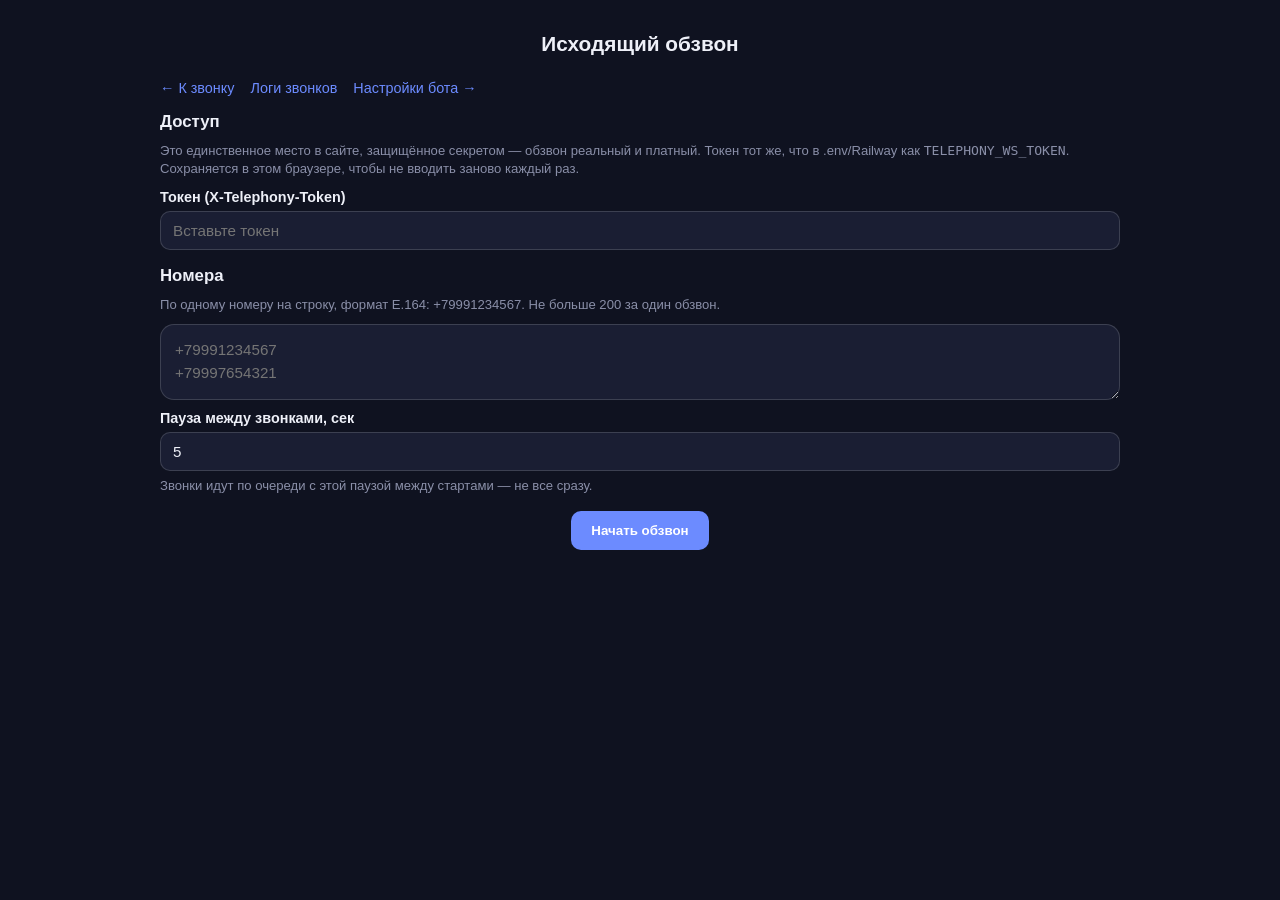
==== frontend/campaign.html @ aa5edf8d "Add outbound calling campaign (call through a list of numbers) New /campaign.html admin page: paste " ====
<!doctype html>
<html lang="ru">
<head>
  <meta charset="utf-8" />
  <meta name="viewport" content="width=device-width, initial-scale=1" />
  <title>Warpoint — исходящий обзвон</title>
  <link rel="stylesheet" href="style.css" />
</head>
<body>
  <main class="app app-wide">
    <h1>Исходящий обзвон</h1>
    <div class="nav-links">
      <a class="nav-link" href="/">← К звонку</a>
      <a class="nav-link" href="/logs.html">Логи звонков</a>
      <a class="nav-link" href="/prompt.html">Настройки бота →</a>
    </div>

    <section class="settings-section">
      <h2>Доступ</h2>
      <p class="settings-hint">Это единственное место в сайте, защищённое секретом — обзвон реальный и платный. Токен тот же, что в .env/Railway как <code>TELEPHONY_WS_TOKEN</code>. Сохраняется в этом браузере, чтобы не вводить заново каждый раз.</p>
      <label class="settings-field">
        <span>Токен (X-Telephony-Token)</span>
        <input type="password" id="campaign-token" placeholder="Вставьте токен" />
      </label>
    </section>

    <section class="settings-section">
      <h2>Номера</h2>
      <p class="settings-hint">По одному номеру на строку, формат E.164: +79991234567. Не больше 200 за один обзвон.</p>
      <textarea id="campaign-numbers" class="prompt-textarea prompt-textarea-small" placeholder="+79991234567&#10;+79997654321"></textarea>
      <div class="settings-grid">
        <label class="settings-field">
          <span>Пауза между звонками, сек</span>
          <input type="number" id="campaign-delay" value="5" min="2" max="600" />
          <span class="settings-hint">Звонки идут по очереди с этой паузой между стартами — не все сразу.</span>
        </label>
      </div>
    </section>

    <div class="prompt-actions">
      <button id="campaign-start" type="button">Начать обзвон</button>
    </div>

    <p id="campaign-status" class="prompt-status"></p>

    <div id="campaign-progress" class="calls-list"></div>
  </main>

  <script src="campaign.js"></script>
</body>
</html>
---- frontend/style.css ----
:root {
  color-scheme: light dark;
  --bg: #0f1220;
  --panel: #1a1e33;
  --text: #eef0f8;
  --muted: #8a8fa8;
  --accent: #6c8bff;
  --bot: #2a2f4a;
  --error: #ff6b6b;
}

* {
  box-sizing: border-box;
}

body {
  margin: 0;
  min-height: 100vh;
  background: var(--bg);
  color: var(--text);
  font-family: -apple-system, BlinkMacSystemFont, "Segoe UI", Roboto, sans-serif;
  display: flex;
  justify-content: center;
  padding: 24px;
}

.app {
  width: 100%;
  max-width: 640px;
  display: flex;
  flex-direction: column;
  align-items: center;
  gap: 16px;
}

h1 {
  font-size: 1.3rem;
  text-align: center;
  margin: 8px 0;
}

.call-button {
  width: 100%;
  padding: 18px;
  font-size: 1.05rem;
  font-weight: 600;
  border: none;
  border-radius: 14px;
  cursor: pointer;
  background: var(--accent);
  color: white;
  transition: background 0.2s, transform 0.1s;
}

.call-button:active {
  transform: scale(0.98);
}

.call-button[data-state="connecting"] {
  background: #4b4f6b;
  cursor: not-allowed;
}

.call-button[data-state="active"] {
  background: #e0455a;
}

.call-state {
  min-height: 1.2em;
  font-size: 0.9rem;
  color: var(--muted);
  text-align: center;
}

.call-state[data-live="user"] {
  color: var(--accent);
}

.call-state[data-live="bot"] {
  color: #ff9f6c;
  animation: pulse 1.2s infinite;
}

@keyframes pulse {
  0%, 100% { opacity: 1; }
  50% { opacity: 0.7; }
}

.chat-box {
  width: 100%;
  height: 60vh;
  background: var(--panel);
  border-radius: 14px;
  padding: 16px;
  overflow-y: auto;
  display: flex;
  flex-direction: column;
  gap: 10px;
}

.msg {
  padding: 10px 14px;
  border-radius: 12px;
  max-width: 85%;
  line-height: 1.4;
  white-space: pre-wrap;
  word-break: break-word;
}

.msg-user {
  align-self: flex-end;
  background: var(--accent);
  color: white;
  border-bottom-right-radius: 2px;
}

.msg-bot {
  align-self: flex-start;
  background: var(--bot);
  border-bottom-left-radius: 2px;
}

.msg-status {
  align-self: center;
  background: none;
  color: var(--muted);
  font-size: 0.8rem;
  padding: 2px 8px;
}

.msg-partial {
  align-self: flex-end;
  background: none;
  color: var(--muted);
  font-style: italic;
  border: 1px dashed var(--muted);
  border-bottom-right-radius: 2px;
}

.msg-error {
  align-self: stretch;
  background: rgba(255, 107, 107, 0.15);
  color: var(--error);
  border: 1px solid var(--error);
  font-size: 0.85rem;
}

.app-wide {
  max-width: 960px;
}

.nav-link {
  color: var(--accent);
  text-decoration: none;
  font-size: 0.9rem;
  align-self: flex-start;
}

.nav-link:hover {
  text-decoration: underline;
}

.calls-list,
.call-detail {
  width: 100%;
}

.calls-table,
.turns-table {
  width: 100%;
  border-collapse: collapse;
  background: var(--panel);
  border-radius: 14px;
  overflow: hidden;
  font-size: 0.9rem;
}

.calls-table th,
.calls-table td,
.turns-table th,
.turns-table td {
  padding: 10px 12px;
  text-align: left;
  border-bottom: 1px solid rgba(255, 255, 255, 0.08);
  vertical-align: top;
}

.calls-table th,
.turns-table th {
  color: var(--muted);
  font-weight: 600;
  font-size: 0.8rem;
  text-transform: uppercase;
}

.calls-row {
  cursor: pointer;
}

.calls-row:hover {
  background: rgba(108, 139, 255, 0.1);
}

.call-detail-inner {
  margin-top: 16px;
  display: flex;
  flex-direction: column;
  gap: 12px;
}

.call-detail-inner h2 {
  font-size: 1rem;
  margin: 0;
}

.call-detail-inner audio {
  width: 100%;
}

.call-outcome {
  color: var(--muted);
  margin: 0;
}

.nav-links {
  display: flex;
  gap: 16px;
  align-self: flex-start;
}

.chat-form {
  width: 100%;
  display: flex;
  gap: 8px;
}

.chat-form input {
  flex: 1;
  padding: 12px 14px;
  border-radius: 10px;
  border: 1px solid rgba(255, 255, 255, 0.15);
  background: var(--panel);
  color: var(--text);
  font-size: 1rem;
}

.chat-form input::placeholder {
  color: var(--muted);
}

.chat-form input:disabled {
  opacity: 0.5;
}

.chat-form button {
  padding: 12px 20px;
  border-radius: 10px;
  border: none;
  background: var(--accent);
  color: white;
  font-weight: 600;
  cursor: pointer;
}

.chat-form button:disabled {
  background: #4b4f6b;
  cursor: not-allowed;
}

.prompt-textarea {
  width: 100%;
  min-height: 50vh;
  padding: 14px;
  border-radius: 14px;
  border: 1px solid rgba(255, 255, 255, 0.15);
  background: var(--panel);
  color: var(--text);
  font-family: inherit;
  font-size: 0.95rem;
  line-height: 1.5;
  resize: vertical;
}

.prompt-textarea:disabled {
  opacity: 0.6;
}

.prompt-textarea-small {
  min-height: 4.5rem;
}

.prompt-actions {
  display: flex;
  gap: 12px;
}

.prompt-actions button {
  padding: 12px 20px;
  border-radius: 10px;
  border: none;
  background: var(--accent);
  color: white;
  font-weight: 600;
  cursor: pointer;
}

.prompt-actions button:disabled {
  background: #4b4f6b;
  cursor: not-allowed;
}

#prompt-reset {
  background: transparent;
  border: 1px solid var(--error);
  color: var(--error);
}

.prompt-status {
  color: var(--muted);
  font-size: 0.9rem;
}

.prompt-status-custom {
  color: var(--accent);
}

.prompt-status-error {
  color: var(--error);
}

.settings-section {
  width: 100%;
  display: flex;
  flex-direction: column;
  gap: 10px;
}

.settings-section h2 {
  font-size: 1.05rem;
  margin: 0;
}

.settings-grid {
  display: grid;
  grid-template-columns: repeat(auto-fit, minmax(240px, 1fr));
  gap: 16px;
}

.settings-field {
  display: flex;
  flex-direction: column;
  gap: 6px;
  font-size: 0.9rem;
}

.settings-field > span:first-child {
  font-weight: 600;
}

.settings-field select,
.settings-field input {
  padding: 10px 12px;
  border-radius: 10px;
  border: 1px solid rgba(255, 255, 255, 0.15);
  background: var(--panel);
  color: var(--text);
  font-size: 0.95rem;
  font-family: inherit;
}

.settings-field select:disabled,
.settings-field input:disabled {
  opacity: 0.6;
}

.settings-hint {
  color: var(--muted);
  font-size: 0.82rem;
  line-height: 1.4;
  margin: 0;
}

.settings-secondary-btn {
  align-self: flex-start;
  padding: 8px 16px;
  border-radius: 10px;
  border: 1px solid rgba(255, 255, 255, 0.15);
  background: transparent;
  color: var(--muted);
  font-size: 0.85rem;
  cursor: pointer;
}
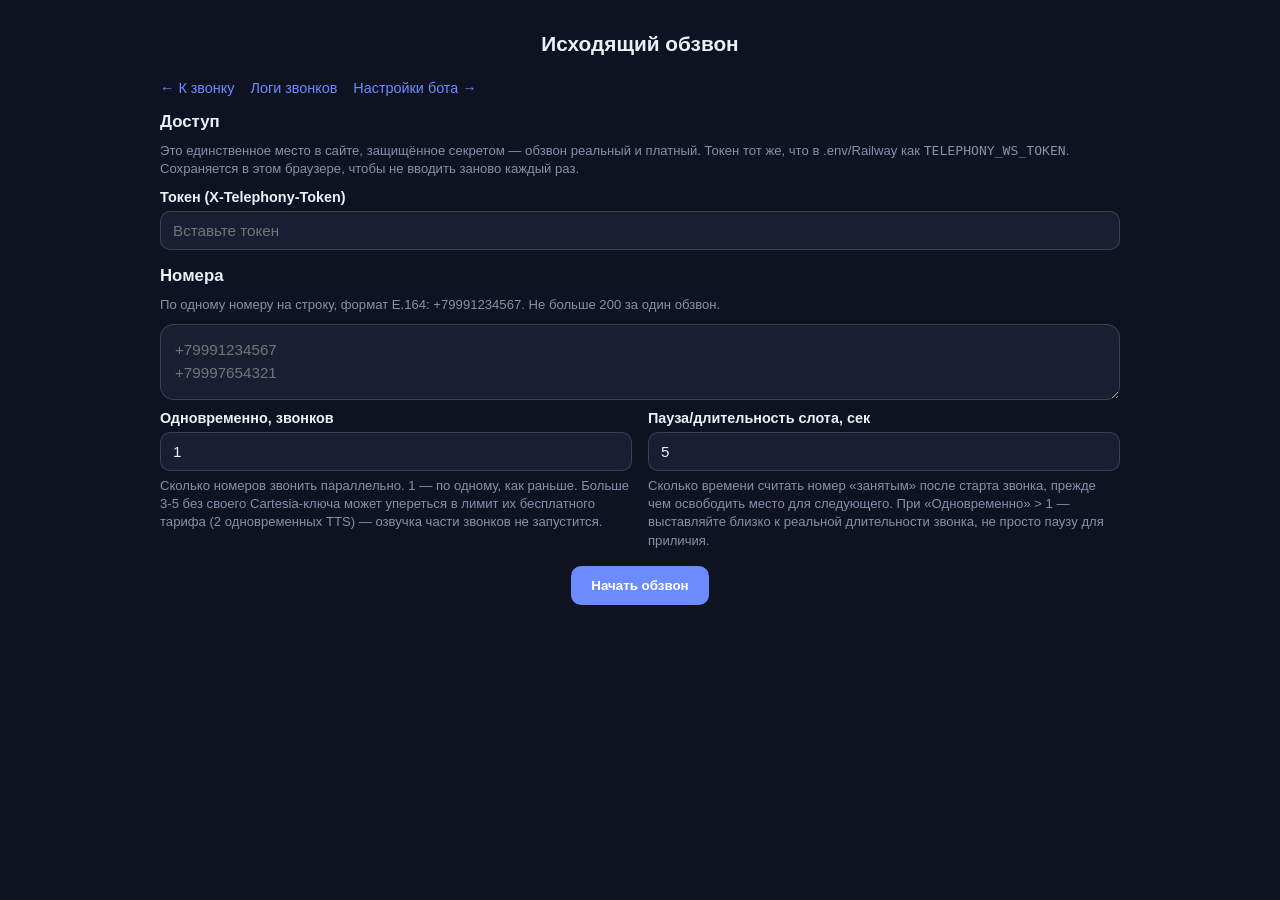
==== commit df1036e7: "Add parallel dialing to outbound campaigns Campaign calls used to go out strictly one at a time. Add" ====
--- a/frontend/campaign.html
+++ b/frontend/campaign.html
@@ -30,9 +30,14 @@
       <textarea id="campaign-numbers" class="prompt-textarea prompt-textarea-small" placeholder="+79991234567&#10;+79997654321"></textarea>
       <div class="settings-grid">
         <label class="settings-field">
-          <span>Пауза между звонками, сек</span>
+          <span>Одновременно, звонков</span>
+          <input type="number" id="campaign-concurrency" value="1" min="1" max="10" />
+          <span class="settings-hint">Сколько номеров звонить параллельно. 1 — по одному, как раньше. Больше 3-5 без своего Cartesia-ключа может упереться в лимит их бесплатного тарифа (2 одновременных TTS) — озвучка части звонков не запустится.</span>
+        </label>
+        <label class="settings-field">
+          <span>Пауза/длительность слота, сек</span>
           <input type="number" id="campaign-delay" value="5" min="2" max="600" />
-          <span class="settings-hint">Звонки идут по очереди с этой паузой между стартами — не все сразу.</span>
+          <span class="settings-hint">Сколько времени считать номер «занятым» после старта звонка, прежде чем освободить место для следующего. При «Одновременно» &gt; 1 — выставляйте близко к реальной длительности звонка, не просто паузу для приличия.</span>
         </label>
       </div>
     </section>
